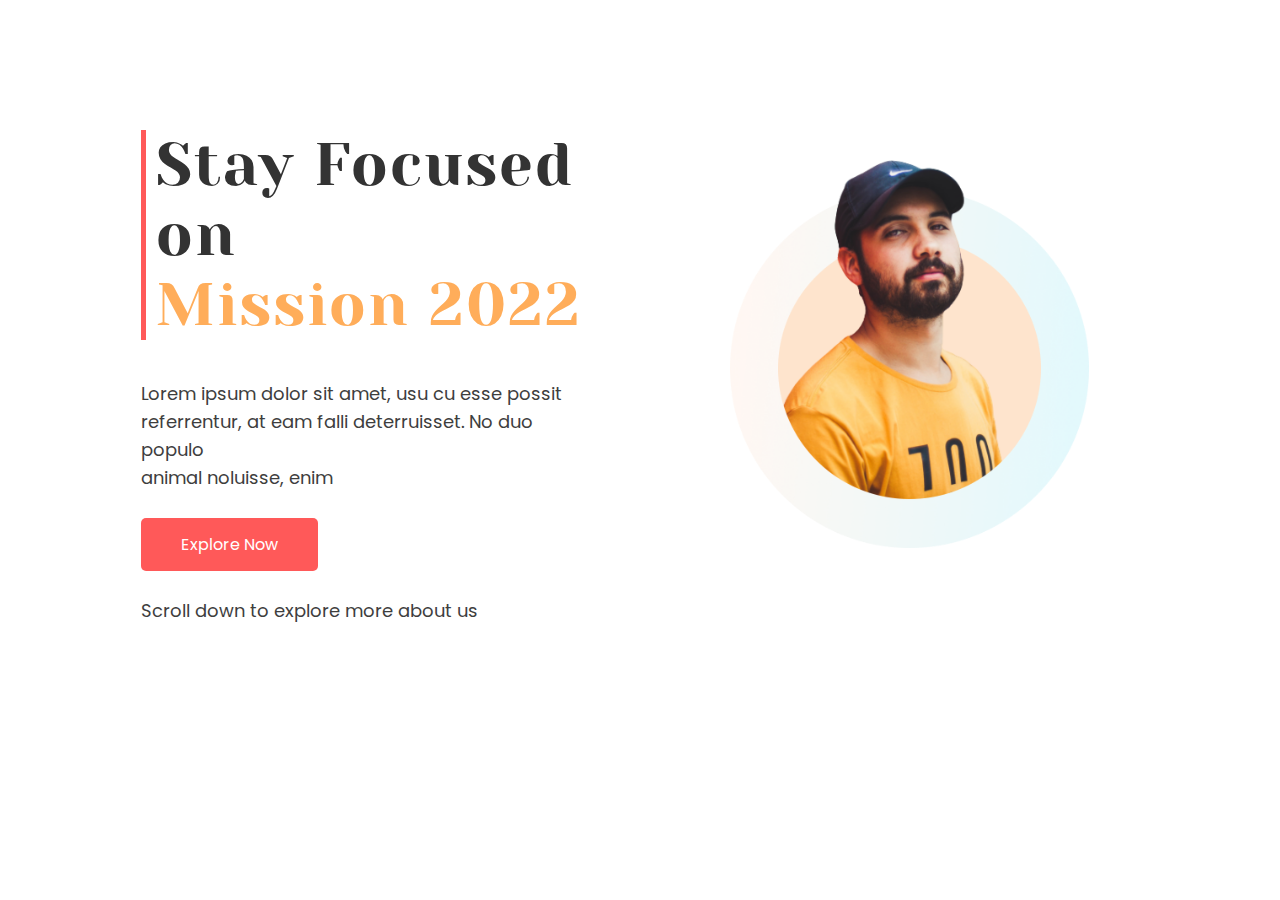
==== index.html @ 02174263 "hero section" ====
<!DOCTYPE html>
<html lang="en">
  <head>
    <meta charset="UTF-8" />
    <meta http-equiv="X-UA-Compatible" content="IE=edge" />
    <meta name="viewport" content="width=device-width, initial-scale=1.0" />
    <title>Mission 2022</title>
    <link rel="preconnect" href="https://fonts.googleapis.com" />
    <link rel="preconnect" href="https://fonts.gstatic.com" crossorigin />
    <link
      href="https://fonts.googleapis.com/css2?family=Poppins&family=Yeseva+One&display=swap"
      rel="stylesheet"
    />
    <link rel="stylesheet" href="style.css" />
  </head>
  <body>
    <section>
      <div class="half-width">
        <h1>Stay Focused on <br> <span >Mission 2022</span> </h1>
        <p>
          Lorem ipsum dolor sit amet, usu cu esse possit <br> referrentur, at eam
          falli deterruisset. No duo populo <br> animal noluisse, enim
        </p>
        <a class="my-button" href="#">Explore Now</a>
        <p>Scroll down to explore more about us</p>
      </div>

      <div class="half-width">
        <img src="images/person/person-2.png" alt="" />
      </div>
    </section>
  </body>
</html>
---- style.css ----
body {
  font-family: "Poppins", sans-serif;

  margin: 0;
}
h1 {
  font-size: 60px;
  line-height: 70px;
  letter-spacing: 2px;
  font-family: "Yeseva One", cursive;
  color: #333333;
  border-left: 5px solid #ff5959;
  padding-left: 10px;
  font-weight: 500;
}
span {
  color: #ffad5a;
}
p {
  color: #3e3e3e;
  font-size: 18px;
  line-height: 28px;
  margin: 40px 0px;
}

section {
  display: flex;
  padding: 7% 11%;
  background-color: #fff;
}
.half-width {
  width: 50%;
  padding-right: 5%;
}
.half-width img {
  width: 80%;
  padding-left: 20%;
  vertical-align: middle;
}
.my-button {
  text-decoration: none;
  text-transform: capitalize;
  background-color: #ff5959;
  color: #ffffff;
  padding: 15px 40px;
  border-radius: 5px;
}
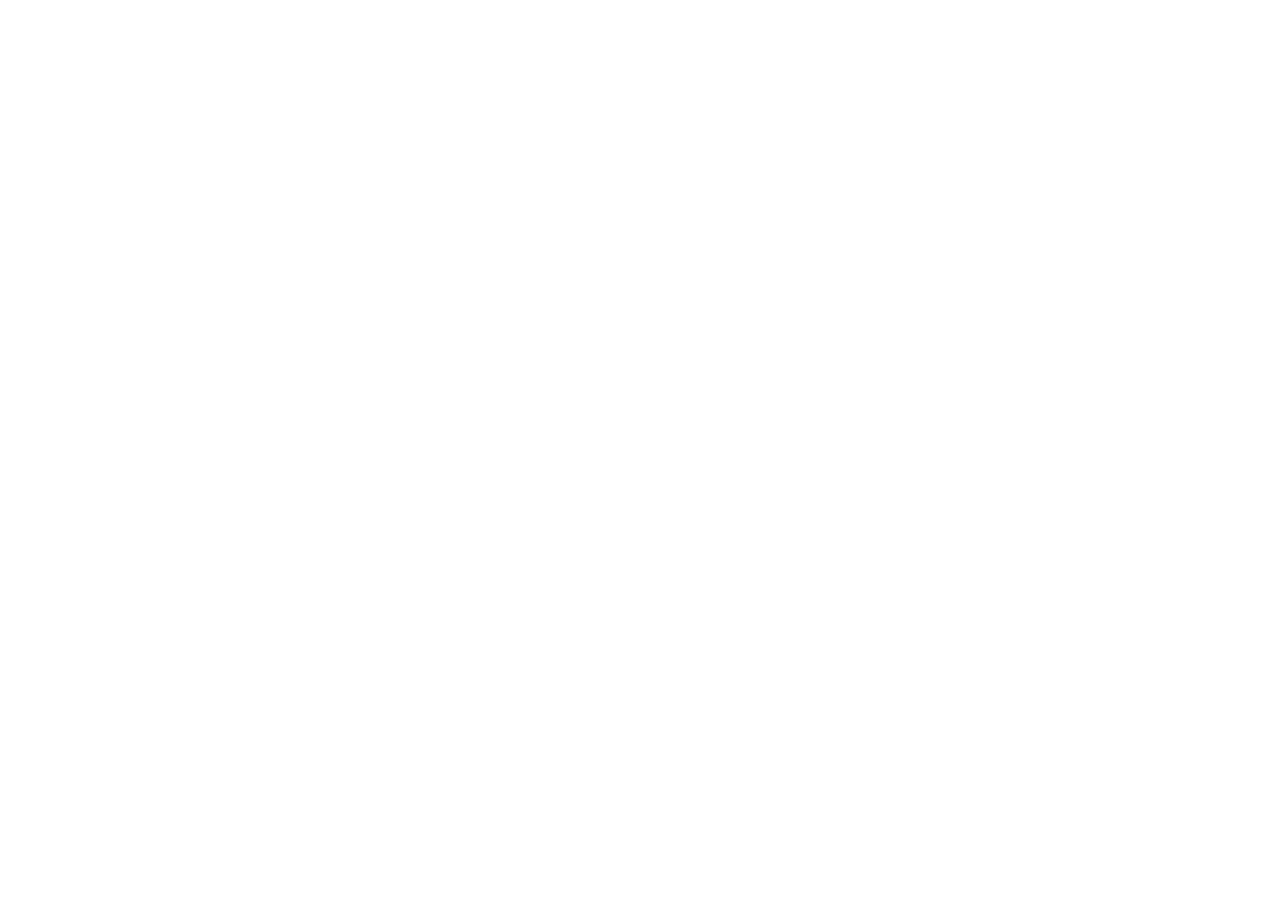
==== commit 48438e7e: "basic code" ====
--- a/index.html
+++ b/index.html
@@ -4,30 +4,14 @@
     <meta charset="UTF-8" />
     <meta http-equiv="X-UA-Compatible" content="IE=edge" />
     <meta name="viewport" content="width=device-width, initial-scale=1.0" />
-    <title>Mission 2022</title>
+    <title>Mission 2022 | Stay Focused on</title>
     <link rel="preconnect" href="https://fonts.googleapis.com" />
     <link rel="preconnect" href="https://fonts.gstatic.com" crossorigin />
     <link
-      href="https://fonts.googleapis.com/css2?family=Poppins&family=Yeseva+One&display=swap"
+      href="https://fonts.googleapis.com/css2?family=Lobster&family=Poppins:wght@400;600;700&family=Yeseva+One&display=swap"
       rel="stylesheet"
     />
     <link rel="stylesheet" href="style.css" />
   </head>
-  <body>
-    <section>
-      <div class="half-width">
-        <h1>Stay Focused on <br> <span >Mission 2022</span> </h1>
-        <p>
-          Lorem ipsum dolor sit amet, usu cu esse possit <br> referrentur, at eam
-          falli deterruisset. No duo populo <br> animal noluisse, enim
-        </p>
-        <a class="my-button" href="#">Explore Now</a>
-        <p>Scroll down to explore more about us</p>
-      </div>
-
-      <div class="half-width">
-        <img src="images/person/person-2.png" alt="" />
-      </div>
-    </section>
-  </body>
+  <body></body>
 </html>
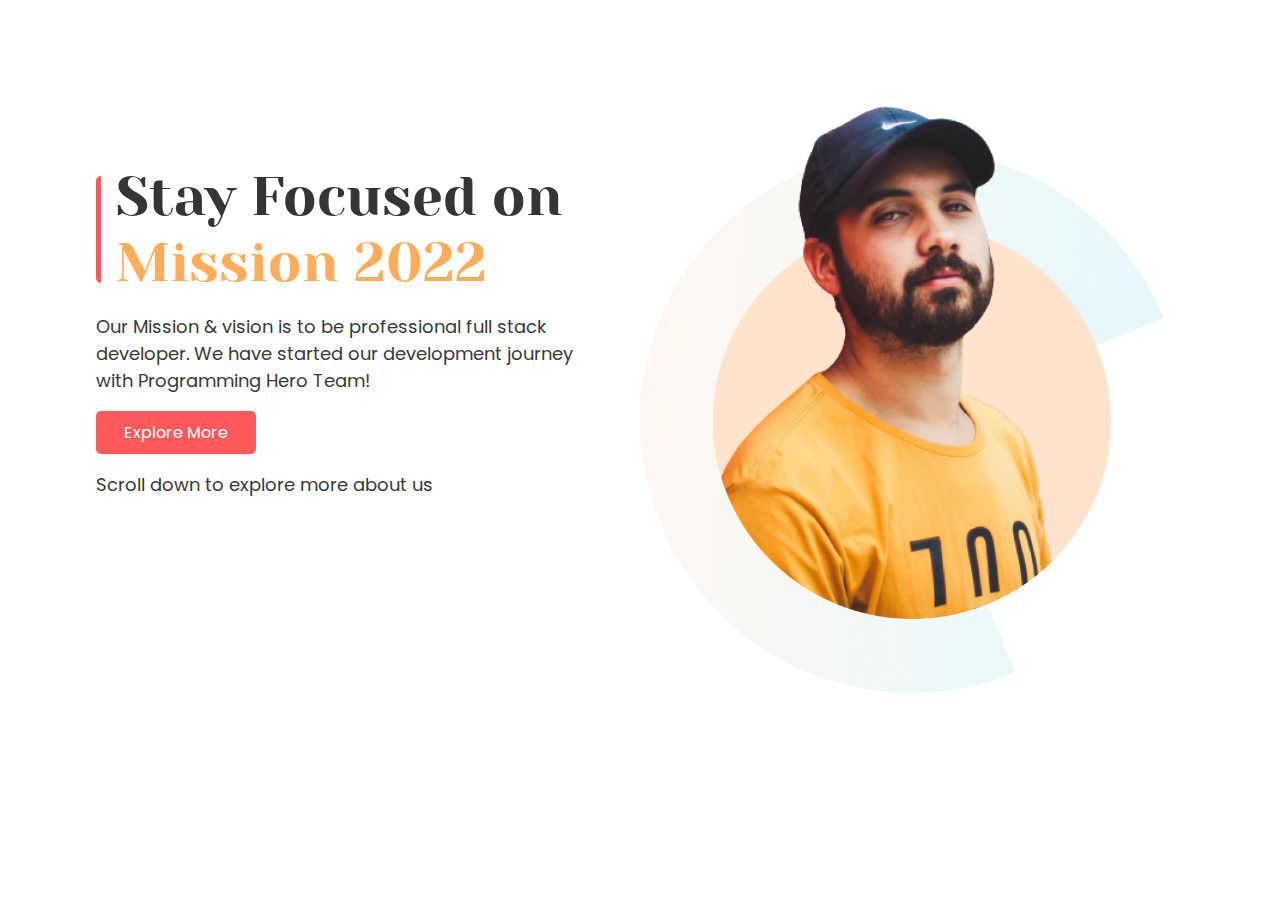
==== commit b088e9e4: "Hero section style" ====
--- a/index.html
+++ b/index.html
@@ -13,5 +13,29 @@
     />
     <link rel="stylesheet" href="style.css" />
   </head>
-  <body></body>
+  <body>
+    <!-- hero section  -->
+    <section class="hero">
+      <div class="container">
+        <div class="row">
+          <div class="col-50">
+            <div class="top-heading">
+              <h1 class="margin-bottom">Stay Focused on</h1>
+              <h1 class="span-color">Mission 2022</h1>
+            </div>
+            <p>
+              Our Mission & vision is to be professional full stack
+              <br />developer. We have started our development journey
+              <br />with Programming Hero Team!
+            </p>
+            <a href="#" class="my-btn">Explore More</a>
+            <p>Scroll down to explore more about us</p>
+          </div>
+          <div class="col-50 align-center">
+            <img src="images/person/person-0.png" alt="parson" />
+          </div>
+        </div>
+      </div>
+    </section>
+  </body>
 </html>
--- a/style.css
+++ b/style.css
@@ -0,0 +1,94 @@
+/* main custom css  */
+body {
+  margin: 0;
+  padding: 0;
+  font-family: "Poppins", sans-serif;
+}
+.container {
+  width: 85%;
+  /* max-width: 1140px; */
+  margin: 0 auto;
+}
+.row {
+  display: flex;
+  justify-content: space-between;
+  align-items: center;
+}
+.top-heading {
+  padding-left: 15px;
+  border-left: 5px solid #ff5959;
+  border-radius: 5px;
+  margin-bottom: 30px;
+}
+
+.span-color {
+  color: #ffad5a !important;
+}
+.margin-bottom {
+  margin-bottom: 25px !important;
+}
+
+.my-btn {
+  color: #ffffff;
+  font-size: 16px;
+  background-color: #ff5959;
+  padding: 10px 28px;
+  border-radius: 5px;
+  text-decoration: none;
+  cursor: pointer;
+}
+.align-center {
+  text-align: center;
+}
+
+img {
+  height: auto;
+  max-width: 100%;
+}
+
+/* colum row style   */
+.col-50 {
+  width: 50%;
+  height: auto;
+}
+.col-40 {
+  height: auto;
+  width: 40%;
+}
+.col-60 {
+  height: auto;
+  width: 60%;
+}
+.col-25 {
+  height: auto;
+  width: 25%;
+  margin: 0 10px 100px 10px;
+  text-align: center;
+  background: #ff5959;
+  border-radius: 10px;
+  color: #fff;
+}
+
+.some-space-right {
+  padding: 0 100px 0 0;
+}
+.some-space-left {
+  padding: 0 0 0 100px;
+}
+/* Hero section  */
+
+.hero h1 {
+  color: #353535;
+  font-size: 55px;
+  font-family: "Yeseva One", cursive;
+  font-weight: 400;
+  line-height: 0.75;
+  margin: 0;
+}
+
+.hero p {
+  color: #383838;
+  font-size: 18px;
+  margin-bottom: 26px;
+  margin-top: 26px;
+}
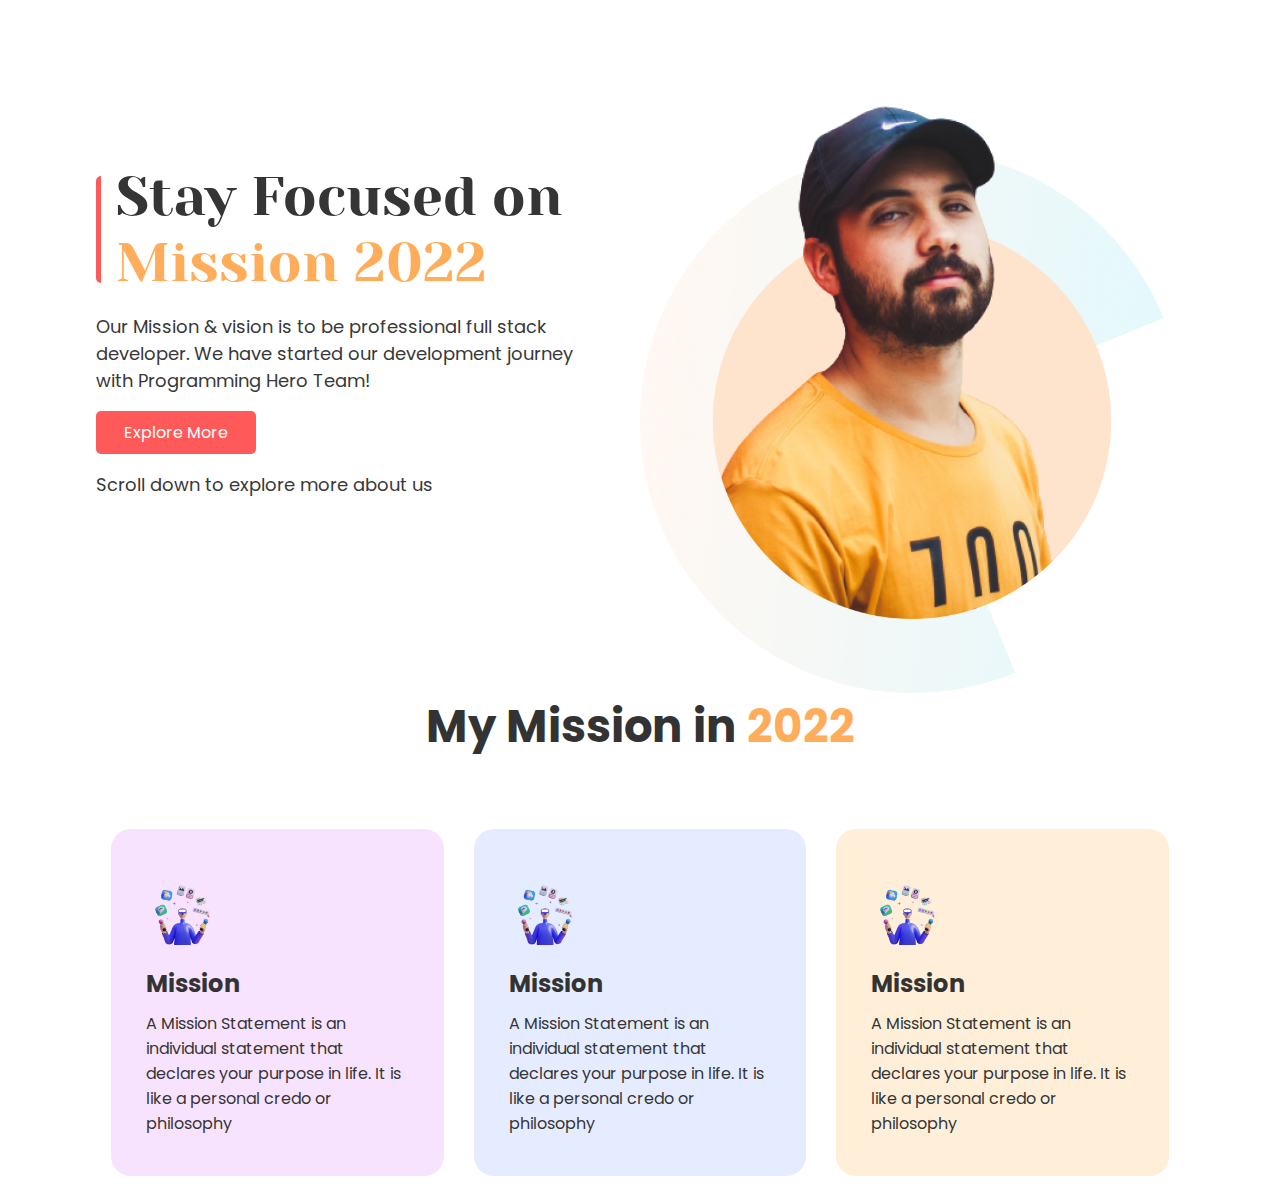
==== commit 4e058743: "services section add" ====
--- a/index.html
+++ b/index.html
@@ -37,5 +37,55 @@
         </div>
       </div>
     </section>
+
+    <!-- start service section  -->
+    <section class="service">
+      <div class="container">
+        <h2 class="title">
+          My Mission in <span class="span-color">2022</span>
+        </h2>
+        <div class="row">
+          <div class="col-30">
+            <div class="box bg-box-1">
+              <img
+                src="images/illustrators/illustrator-1.png"
+                alt="illustrator"
+              />
+              <h3>Mission</h3>
+              <p>
+                A Mission Statement is an individual statement that declares
+                your purpose in life. It is like a personal credo or philosophy
+              </p>
+            </div>
+          </div>
+          <div class="col-30">
+            <div class="box bg-box-2">
+              <img
+                src="images/illustrators/illustrator-1.png"
+                alt="illustrator"
+              />
+              <h3>Mission</h3>
+              <p>
+                A Mission Statement is an individual statement that declares
+                your purpose in life. It is like a personal credo or philosophy
+              </p>
+            </div>
+          </div>
+          <div class="col-30">
+            <div class="box bg-box-3">
+              <img
+                src="images/illustrators/illustrator-1.png"
+                alt="illustrator"
+              />
+              <h3>Mission</h3>
+              <p>
+                A Mission Statement is an individual statement that declares
+                your purpose in life. It is like a personal credo or philosophy
+              </p>
+            </div>
+          </div>
+        </div>
+      </div>
+    </section>
   </body>
 </html>
--- a/style.css
+++ b/style.css
@@ -92,3 +92,46 @@
   margin-bottom: 26px;
   margin-top: 26px;
 }
+
+/* services section css  */
+.title {
+  color: #333333;
+  font-size: 45px;
+  font-weight: 700;
+  line-height: 1.2;
+  text-align: center;
+  margin-top: 0;
+  margin-bottom: 60px;
+}
+.box {
+  padding: 40px 35px;
+  border-radius: 20px;
+  background: #fafafa;
+  margin-bottom: 30px;
+  margin: 15px;
+}
+.box img {
+  max-height: 80px;
+}
+.box h3 {
+  color: #333333;
+  font-size: 24px;
+  margin: 10px 0;
+}
+
+.box p {
+  color: #353535;
+  font-size: 16px;
+  margin: 0;
+}
+.bg-box-1 {
+  background: #f8e3ff;
+}
+
+.bg-box-2 {
+  background: #e5ecff;
+}
+
+.bg-box-3 {
+  background: #ffefd8;
+}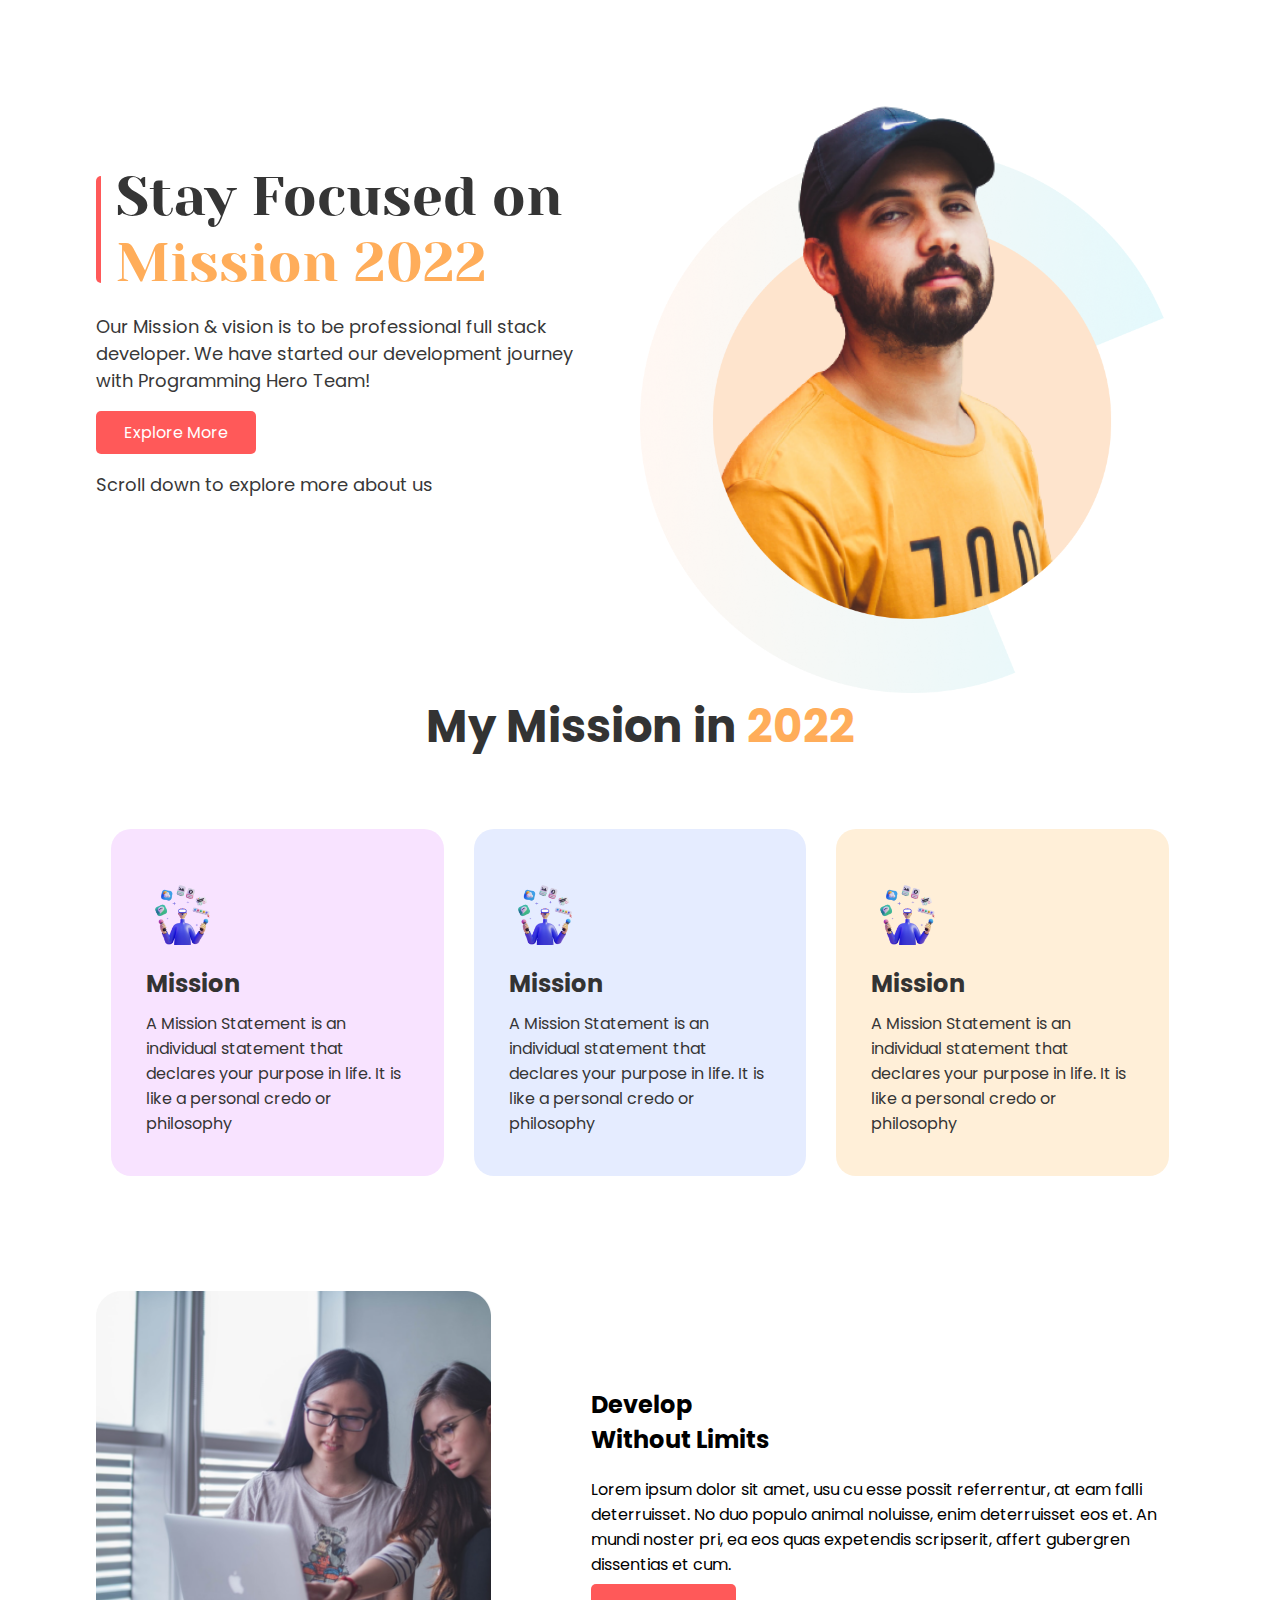
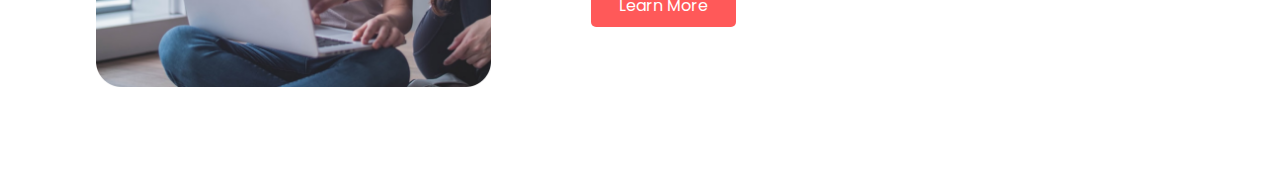
==== commit 8a809bb4: "section 4 add" ====
--- a/index.html
+++ b/index.html
@@ -87,5 +87,27 @@
         </div>
       </div>
     </section>
+
+
+     <!-- section 4   -->
+     <section class="section4">
+      <div class="container">
+        <div class="row">
+          <div class="col-40">
+            <img src="images/pictures/coding.png" alt="" />
+          </div>
+          <div class="col-60 some-space-left">
+            <h2>Develop <br />Without Limits</h2>
+            <p>
+              Lorem ipsum dolor sit amet, usu cu esse possit referrentur, at eam
+              falli deterruisset. No duo populo animal noluisse, enim
+              deterruisset eos et. An mundi noster pri, ea eos quas expetendis
+              scripserit, affert gubergren dissentias et cum.
+            </p>
+            <a href="#" class="my-btn">Learn More</a>
+          </div>
+        </div>
+      </div>
+    </section>
   </body>
 </html>
--- a/style.css
+++ b/style.css
@@ -134,4 +134,12 @@
 
 .bg-box-3 {
   background: #ffefd8;
-}+}
+
+/* section 3 & 4 margin  */
+.section3 {
+  margin: 100px 0px;
+}
+.section4 {
+  margin: 100px 0px;
+}
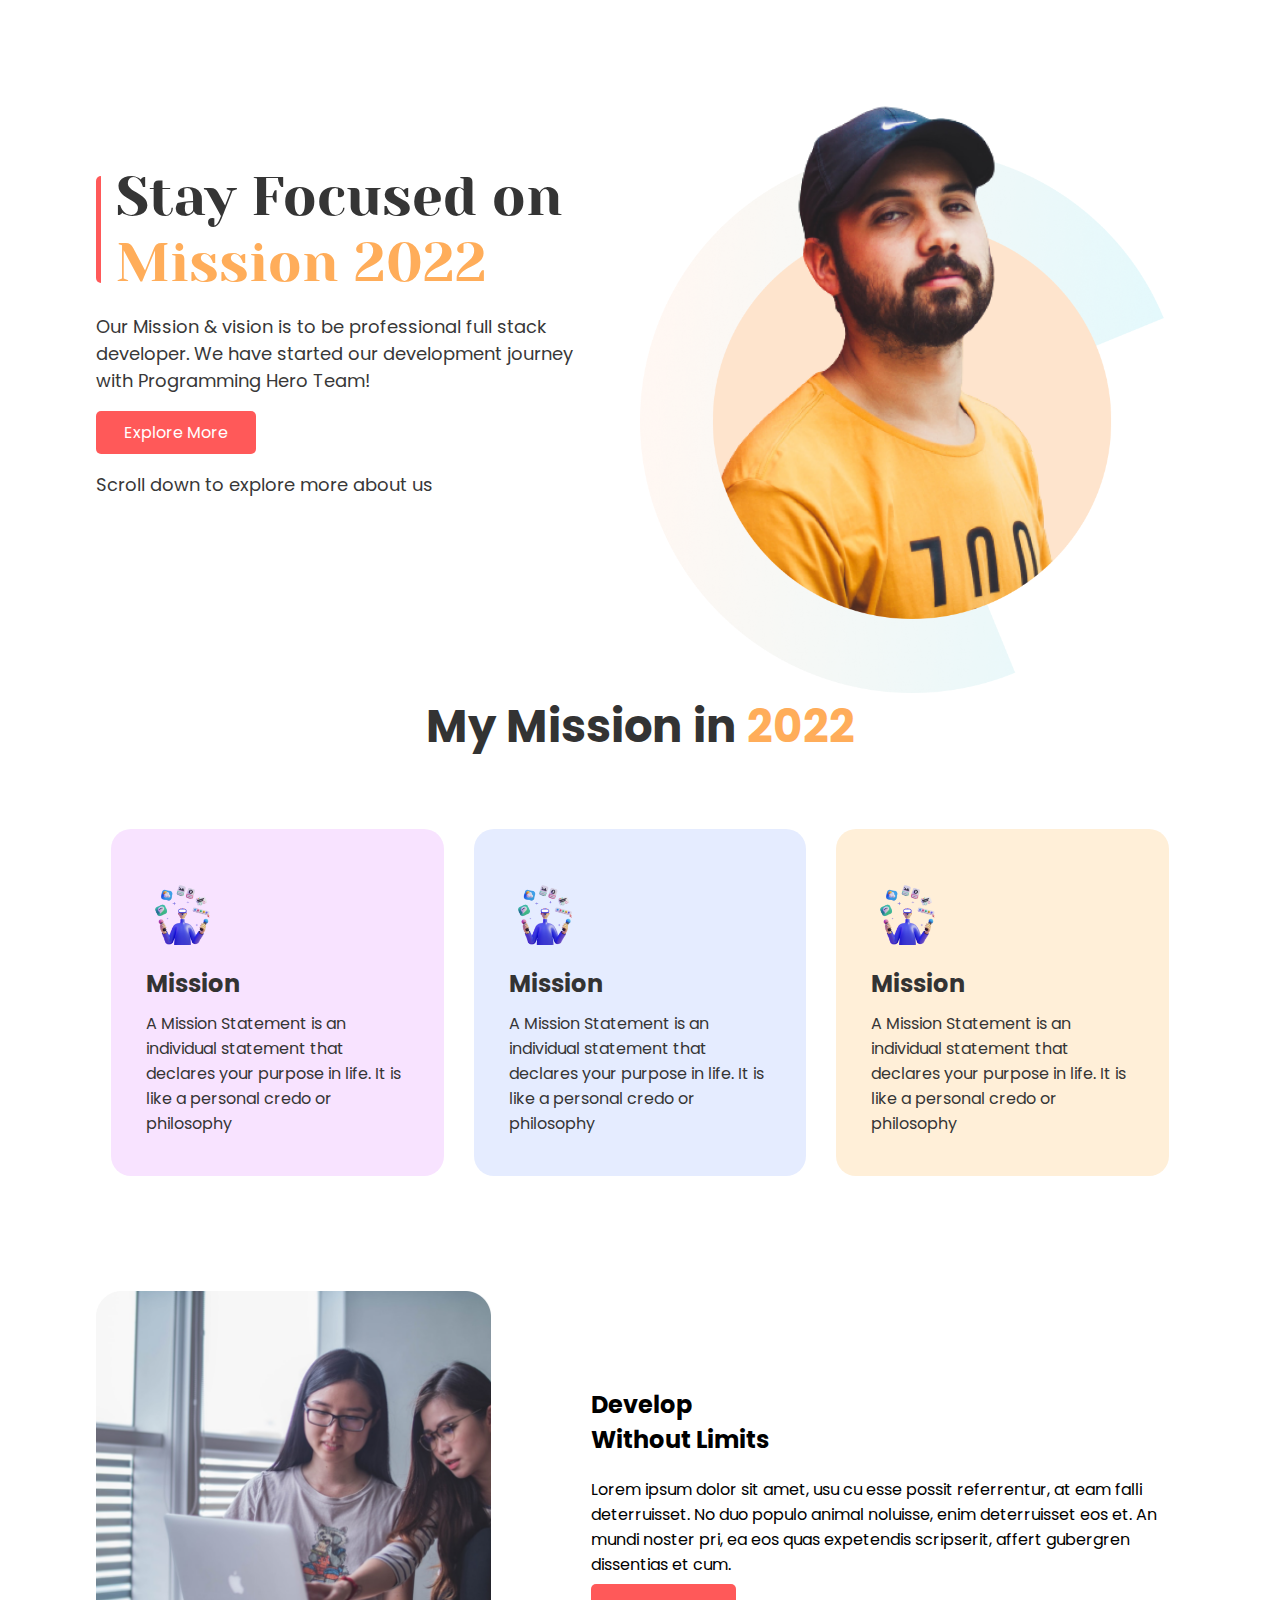
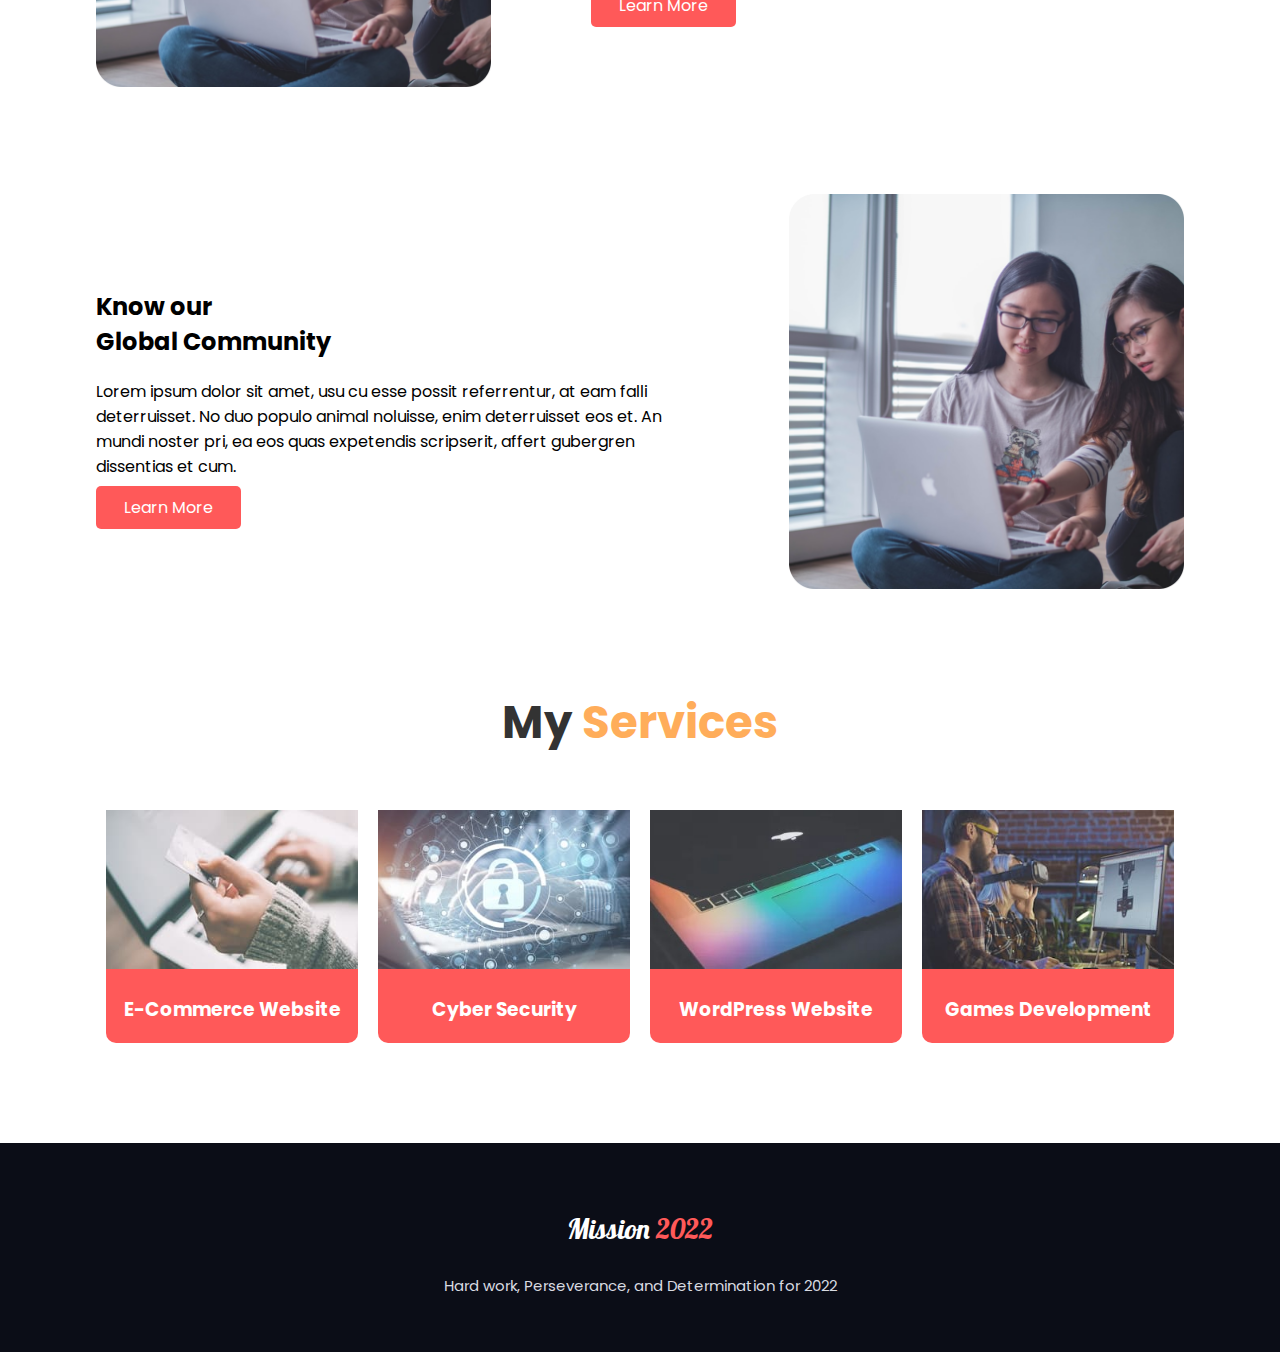
==== commit c2df6ef3: "footer section" ====
--- a/index.html
+++ b/index.html
@@ -88,9 +88,8 @@
       </div>
     </section>
 
-
-     <!-- section 4   -->
-     <section class="section4">
+    <!-- section 4   -->
+    <section class="section4">
       <div class="container">
         <div class="row">
           <div class="col-40">
@@ -109,5 +108,70 @@
         </div>
       </div>
     </section>
+
+    <!-- section 5   -->
+    <section class="section3">
+      <div class="container">
+        <div class="row">
+          <div class="col-60 some-space-right">
+            <h2>
+              Know our <br />
+              Global Community
+            </h2>
+            <p>
+              Lorem ipsum dolor sit amet, usu cu esse possit referrentur, at eam
+              falli deterruisset. No duo populo animal noluisse, enim
+              deterruisset eos et. An mundi noster pri, ea eos quas expetendis
+              scripserit, affert gubergren dissentias et cum.
+            </p>
+            <a href="#" class="my-btn">Learn More</a>
+          </div>
+          <div class="col-40">
+            <img src="images/pictures/coding.png" alt="" />
+          </div>
+        </div>
+      </div>
+    </section>
+    <!-- services   -->
+    <section>
+      <div class="container">
+        <h2 class="title">My <span class="span-color">Services</span></h2>
+        <div class="row">
+          <div class="col-25">
+            <img
+              src="images/services/desktop_programming_and_tech_ecommerce_medium.jpg"
+              alt=""
+            />
+            <h3>E-Commerce Website</h3>
+          </div>
+          <div class="col-25">
+            <img src="images/services/Сybersecurity 1.jpg" alt="" />
+            <h3>Cyber Security</h3>
+          </div>
+          <div class="col-25">
+            <img
+              src="images/services/desktop_programming_and_tech_wordpress.jpg"
+              alt=""
+            />
+            <h3>WordPress Website</h3>
+          </div>
+          <div class="col-25">
+            <img
+              src="images/services/desktop_programming_and_tech_game_development.jpg"
+              alt=""
+            />
+            <h3>Games Development</h3>
+          </div>
+        </div>
+      </div>
+    </section>
+
+    <!-- footer section  -->
+    <footer>
+      <div class="container">
+        <h3>Mission <span style="color: #ff5959">2022</span></h3>
+        <p>Hard work, Perseverance, and Determination for 2022</p>
+      </div>
+    </footer>
   </body>
 </html>
--- a/style.css
+++ b/style.css
@@ -143,3 +143,22 @@
 .section4 {
   margin: 100px 0px;
 }
+
+/* fooer area  */
+footer {
+  background: #0b0d17;
+  padding: 40px 0;
+  text-align: center;
+}
+
+footer h3 {
+  color: #ffffff;
+  font-size: 28px;
+  font-family: "Lobster", cursive;
+  font-weight: 400;
+}
+
+footer p {
+  color: #d9dbe1;
+  font-size: 15px;
+}
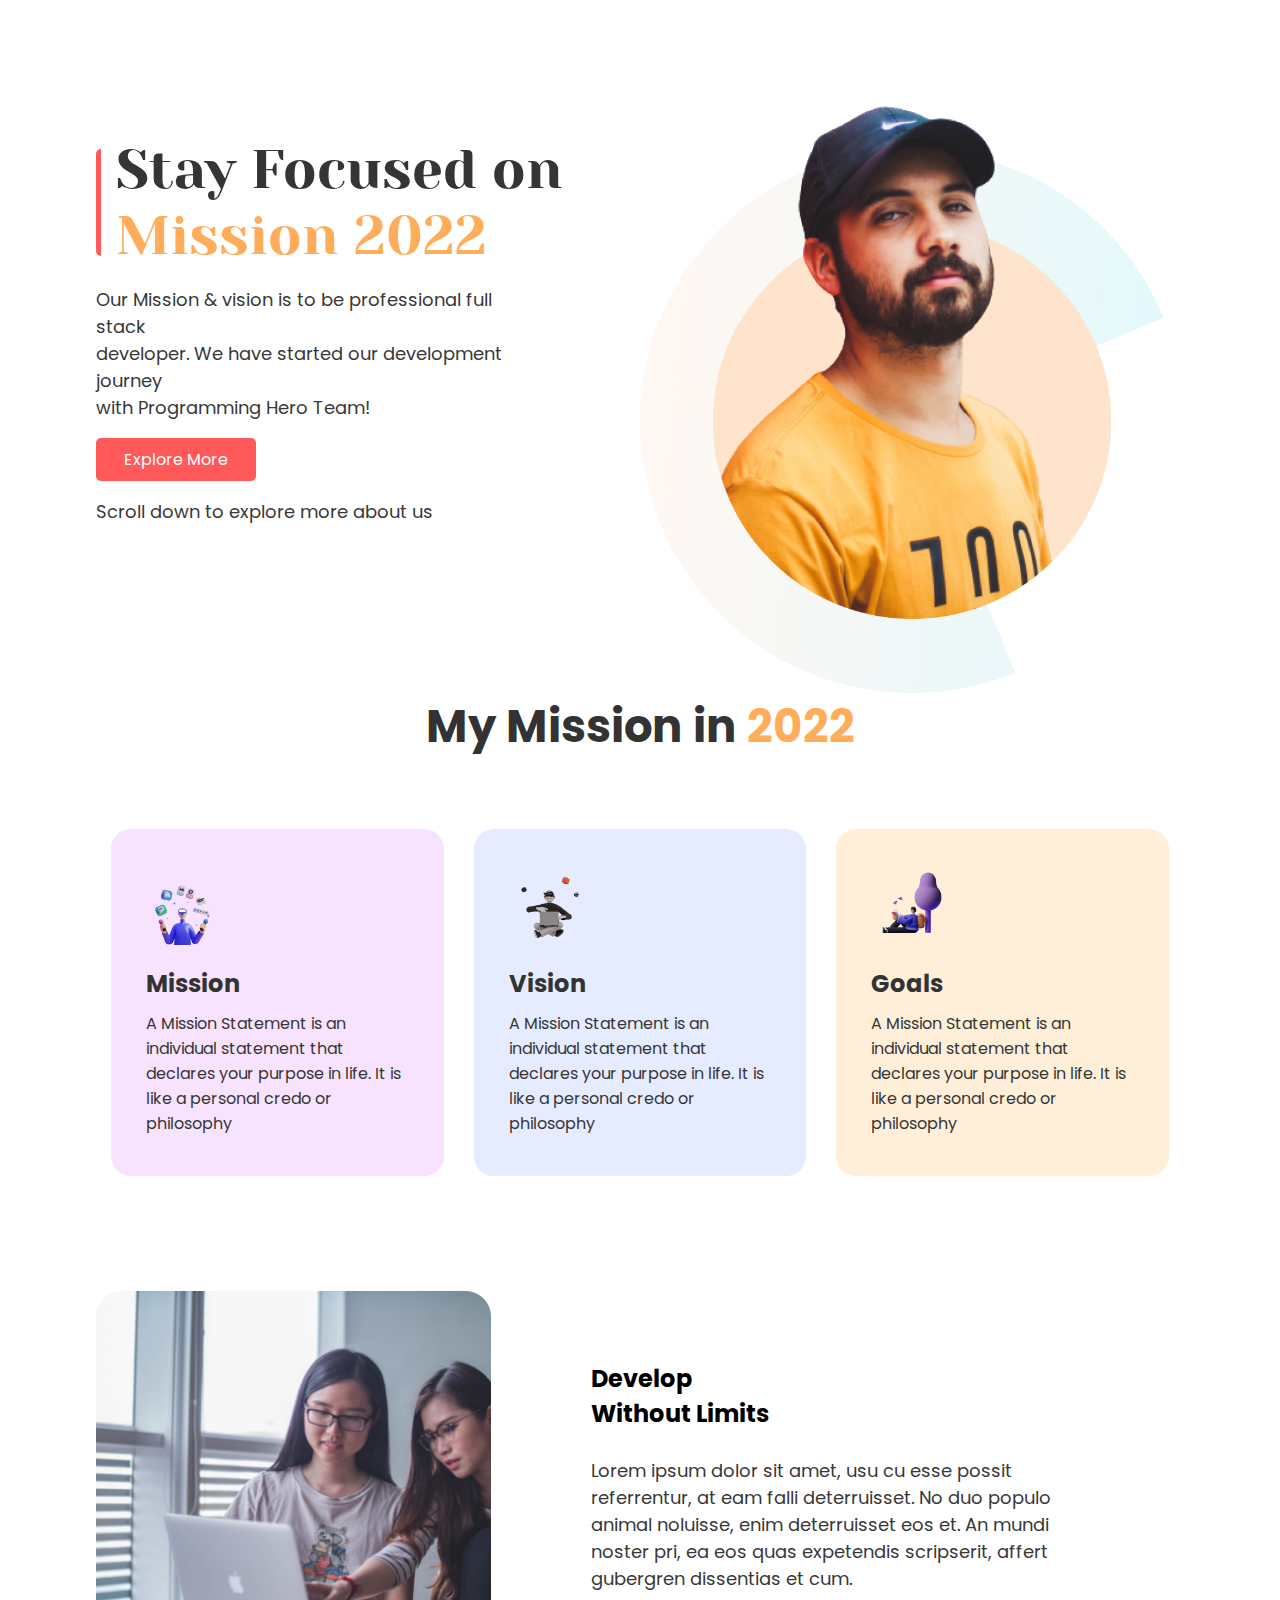
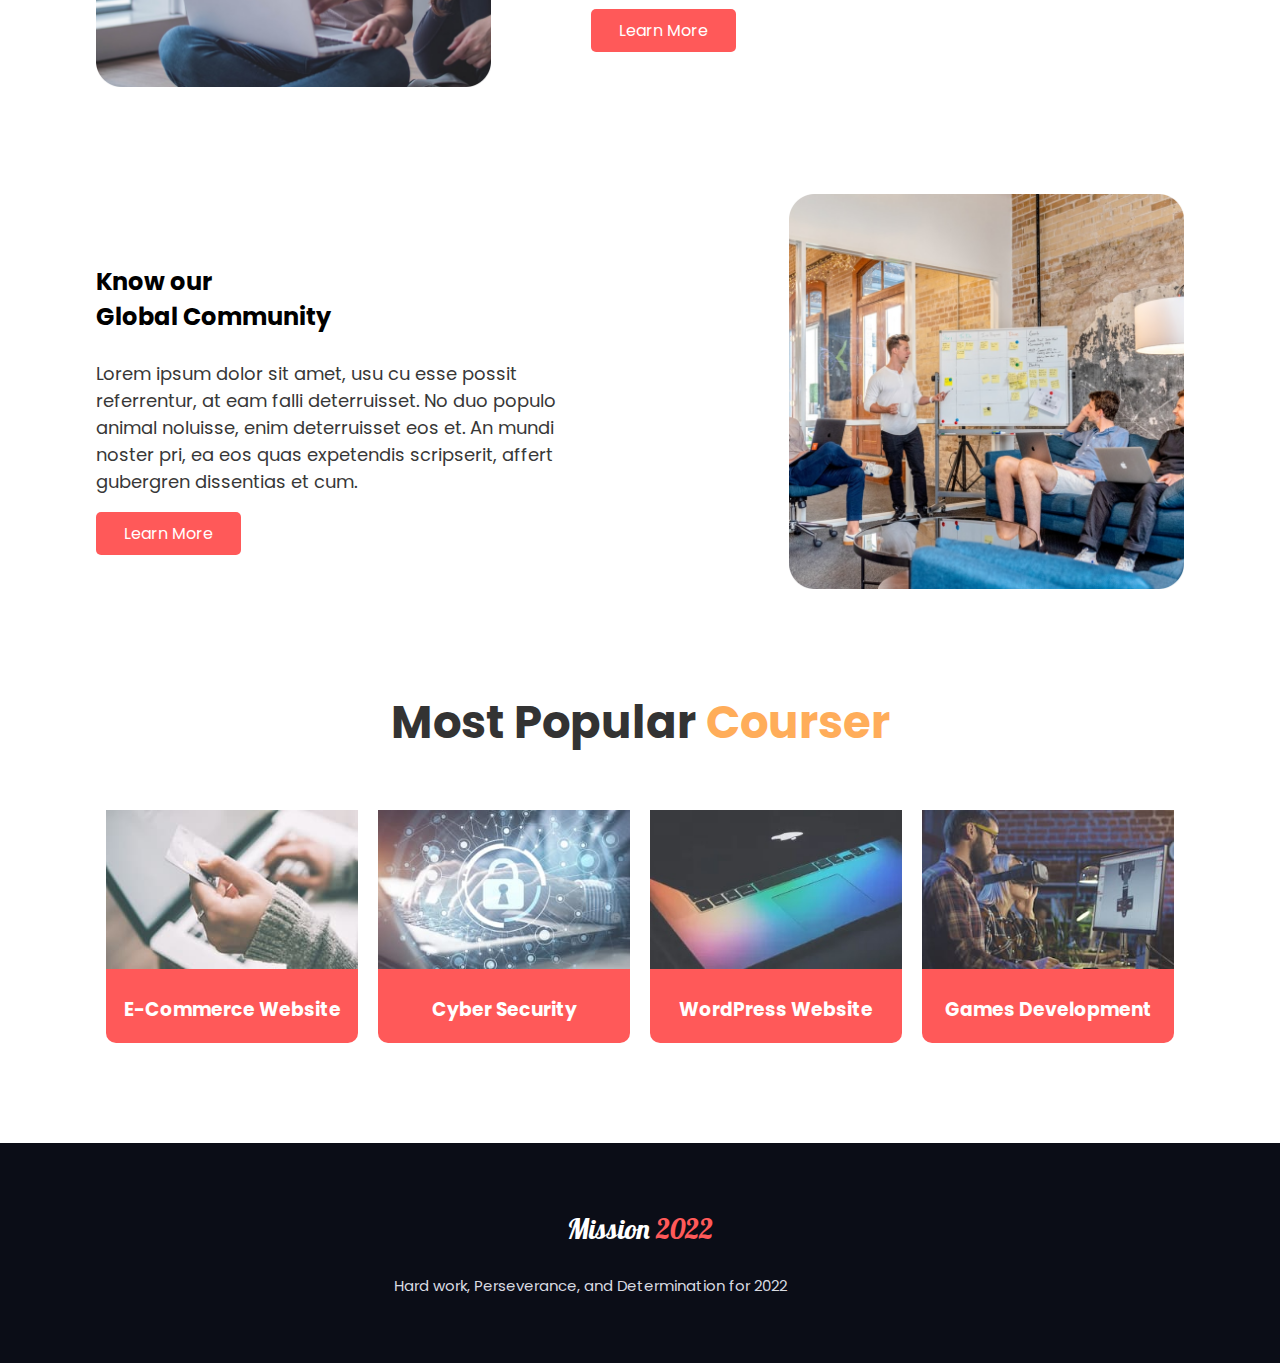
==== commit 70fe0560: "some code add" ====
--- a/index.html
+++ b/index.html
@@ -61,10 +61,10 @@
           <div class="col-30">
             <div class="box bg-box-2">
               <img
-                src="images/illustrators/illustrator-1.png"
+                src="images/illustrators/illustrator-2.png"
                 alt="illustrator"
               />
-              <h3>Mission</h3>
+              <h3>Vision</h3>
               <p>
                 A Mission Statement is an individual statement that declares
                 your purpose in life. It is like a personal credo or philosophy
@@ -74,10 +74,10 @@
           <div class="col-30">
             <div class="box bg-box-3">
               <img
-                src="images/illustrators/illustrator-1.png"
+                src="images/illustrators/illustrator-3.png"
                 alt="illustrator"
               />
-              <h3>Mission</h3>
+              <h3>Goals</h3>
               <p>
                 A Mission Statement is an individual statement that declares
                 your purpose in life. It is like a personal credo or philosophy
@@ -127,7 +127,7 @@
             <a href="#" class="my-btn">Learn More</a>
           </div>
           <div class="col-40">
-            <img src="images/pictures/coding.png" alt="" />
+            <img src="images/pictures/project.png" alt="" />
           </div>
         </div>
       </div>
@@ -135,7 +135,9 @@
     <!-- services   -->
     <section>
       <div class="container">
-        <h2 class="title">My <span class="span-color">Services</span></h2>
+        <h2 class="title">
+          Most Popular <span class="span-color">Courser</span>
+        </h2>
         <div class="row">
           <div class="col-25">
             <img
--- a/style.css
+++ b/style.css
@@ -86,11 +86,12 @@
   margin: 0;
 }
 
-.hero p {
+p {
   color: #383838;
   font-size: 18px;
   margin-bottom: 26px;
   margin-top: 26px;
+  margin-right: 100px;
 }
 
 /* services section css  */
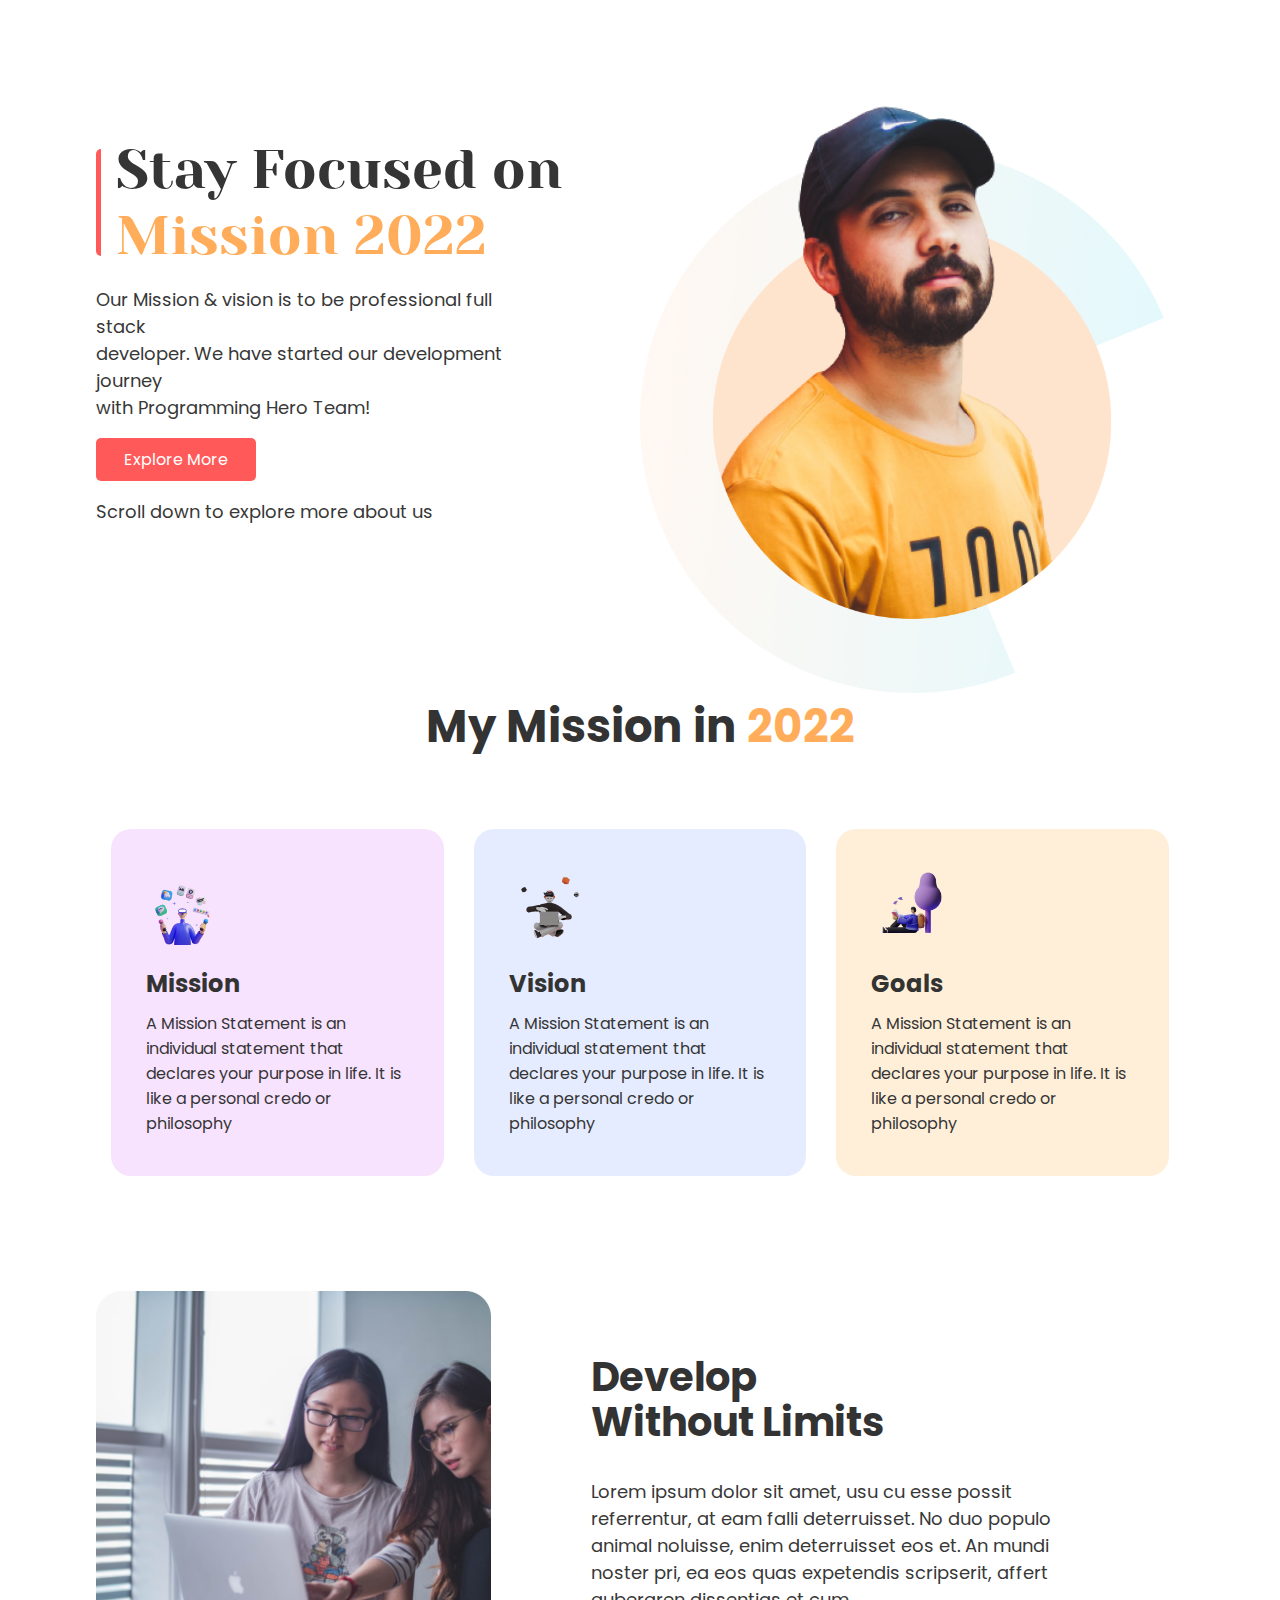
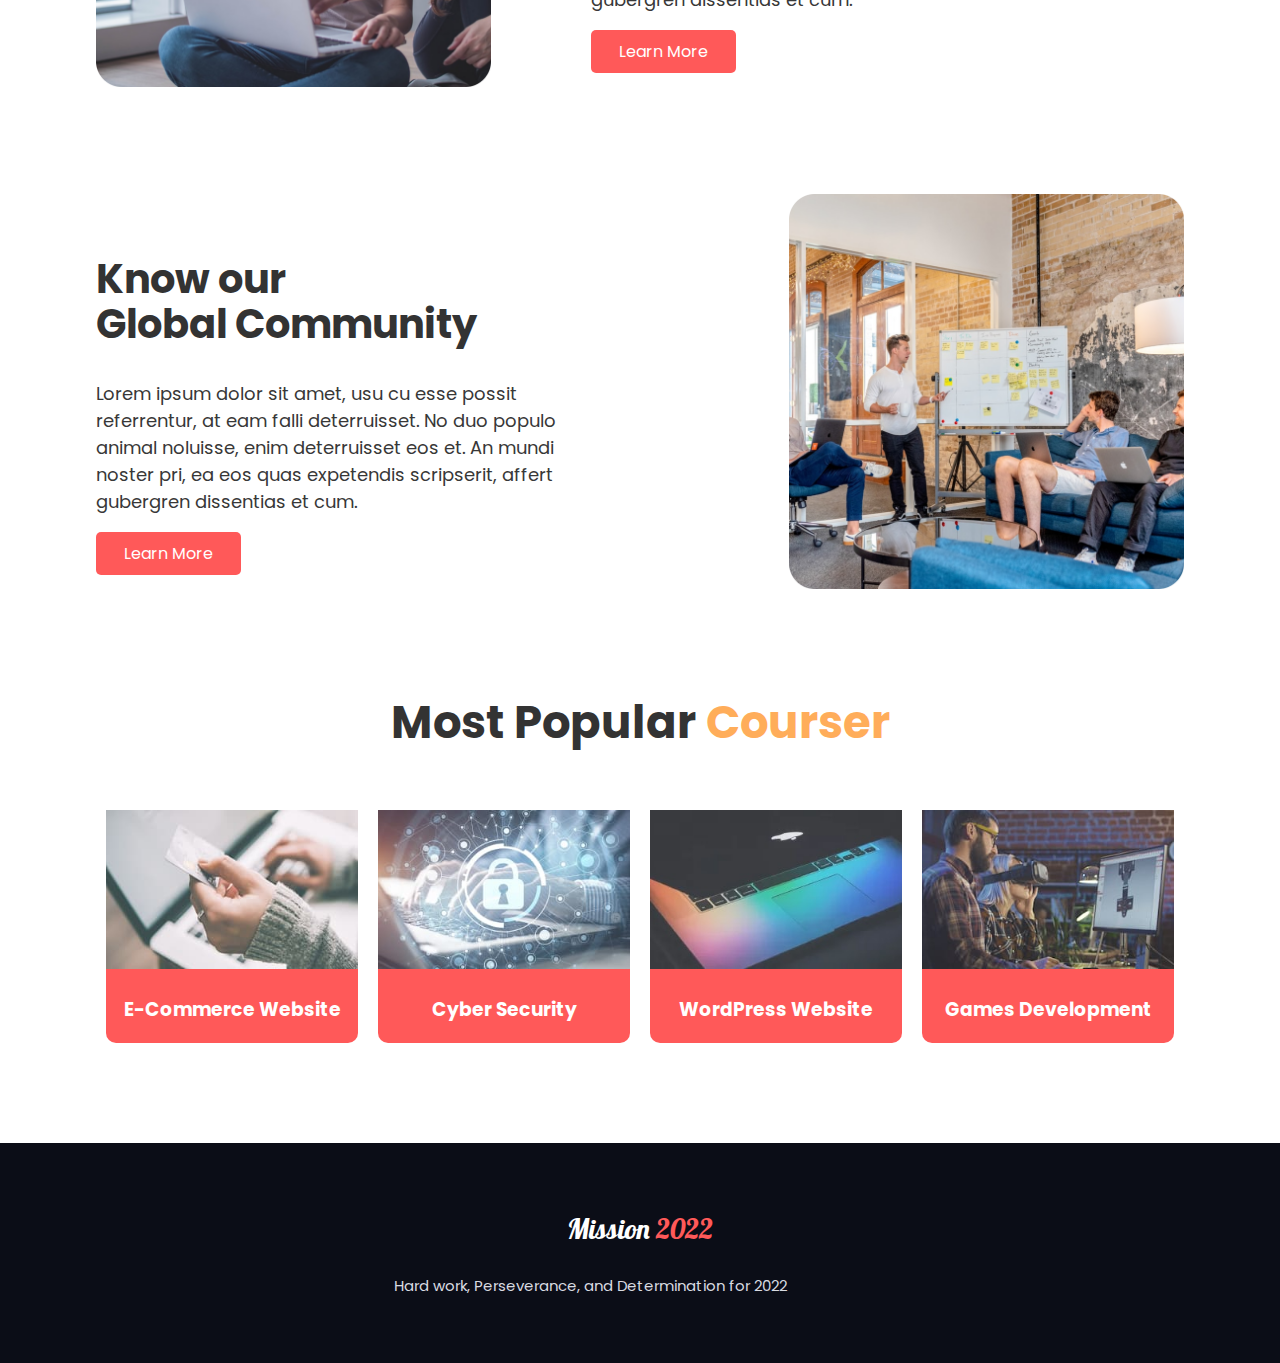
==== commit 52b8e1af: "section 4,5 font size setting" ====
--- a/index.html
+++ b/index.html
@@ -96,7 +96,7 @@
             <img src="images/pictures/coding.png" alt="" />
           </div>
           <div class="col-60 some-space-left">
-            <h2>Develop <br />Without Limits</h2>
+            <h2 class="sec-h2">Develop <br />Without Limits</h2>
             <p>
               Lorem ipsum dolor sit amet, usu cu esse possit referrentur, at eam
               falli deterruisset. No duo populo animal noluisse, enim
@@ -114,7 +114,7 @@
       <div class="container">
         <div class="row">
           <div class="col-60 some-space-right">
-            <h2>
+            <h2 class="sec-h2">
               Know our <br />
               Global Community
             </h2>
--- a/style.css
+++ b/style.css
@@ -144,8 +144,14 @@
 .section4 {
   margin: 100px 0px;
 }
+h2.sec-h2 {
+  font-size: 40px;
+  font-weight: 700;
+  color: #333333;
+  line-height: 45px;
+}
 
-/* fooer area  */
+/* footer area  */
 footer {
   background: #0b0d17;
   padding: 40px 0;
